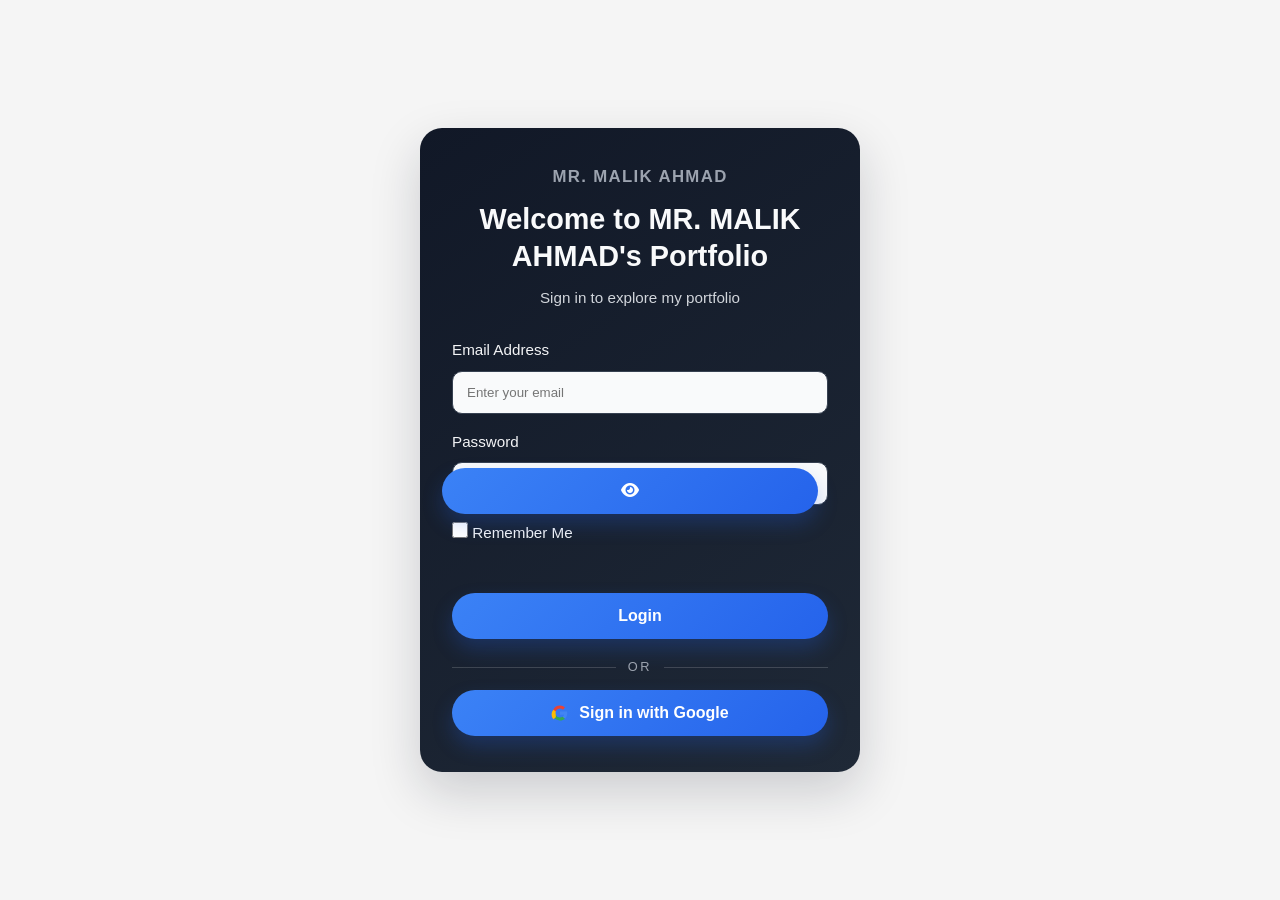
==== login.html @ b1e493dd "Initial portfolio website" ====
<!DOCTYPE html>
<html lang="en">
  <head>
    <meta charset="UTF-8" />
    <meta name="viewport" content="width=device-width, initial-scale=1.0" />
    <title>Login | MR. MALIK AHMAD Portfolio</title>
    <link rel="stylesheet" href="style.css" />
    <link
      rel="stylesheet"
      href="https://cdnjs.cloudflare.com/ajax/libs/font-awesome/6.5.1/css/all.min.css"
    />
  </head>
  <body class="login-page">
    <div class="page">
      <div class="login-card">
        <div class="brand">
          <p class="brand-name">MR. MALIK AHMAD</p>
          <h1>Welcome to MR. MALIK AHMAD's Portfolio</h1>
          <p class="subtitle">Sign in to explore my portfolio</p>
        </div>

        <form class="login-form" id="loginForm">
          <label for="email">Email Address</label>
          <input type="email" id="email" placeholder="Enter your email" />

          <label for="password">Password</label>
          <div class="password-field">
            <input type="password" id="password" placeholder="Enter your password" />
            <button type="button" class="password-toggle" id="togglePassword" aria-label="Show password">
              <i class="fa-solid fa-eye"></i>
            </button>
          </div>

          <div class="options">
            <label class="remember">
              <input type="checkbox" />
              <span>Remember Me</span>
            </label>
          </div>

          <p class="form-message" id="formMessage"></p>
          <button type="submit">Login</button>

          <div class="divider"><span>OR</span></div>
          <button type="button" class="google-btn" id="googleSignInBtn">
            <svg viewBox="0 0 24 24" aria-hidden="true">
              <path fill="#4285F4" d="M21.6 12.23c0-.78-.07-1.53-.2-2.25H12v4.26h5.38a4.6 4.6 0 0 1-2 3.02v2.5h3.24c1.9-1.75 2.98-4.33 2.98-7.53Z"></path>
              <path fill="#34A853" d="M12 22c2.7 0 4.96-.9 6.62-2.43l-3.24-2.5c-.9.6-2.04.96-3.38.96-2.6 0-4.8-1.76-5.6-4.12H3.07v2.58A10 10 0 0 0 12 22Z"></path>
              <path fill="#FBBC05" d="M6.4 13.91A6.02 6.02 0 0 1 6.4 10.1V7.52H3.07a10 10 0 0 0 0 12.78l3.33-2.58Z"></path>
              <path fill="#EA4335" d="M12 6.08c1.47 0 2.79.5 3.83 1.49l2.87-2.87A9.96 9.96 0 0 0 12 2a10 10 0 0 0-8.93 5.52l3.33 2.58C7.2 7.84 9.4 6.08 12 6.08Z"></path>
            </svg>
            Sign in with Google
          </button>
        </form>
      </div>
    </div>
    <script>
      const form = document.getElementById('loginForm');
      const emailInput = document.getElementById('email');
      const passwordInput = document.getElementById('password');
      const messageBox = document.getElementById('formMessage');
      const togglePassword = document.getElementById('togglePassword');
      const googleButton = document.getElementById('googleSignInBtn');

      togglePassword.addEventListener('click', () => {
        const isPassword = passwordInput.type === 'password';
        passwordInput.type = isPassword ? 'text' : 'password';
        togglePassword.innerHTML = isPassword
          ? '<i class="fa-solid fa-eye-slash"></i>'
          : '<i class="fa-solid fa-eye"></i>';
        togglePassword.setAttribute('aria-label', isPassword ? 'Hide password' : 'Show password');
      });

      googleButton.addEventListener('click', () => {
        messageBox.textContent = 'Google sign-in is ready for secure authentication integration.';
        messageBox.style.color = '#60a5fa';
      });

      form.addEventListener('submit', function (event) {
        event.preventDefault();

        const email = emailInput.value.trim();
        const password = passwordInput.value.trim();

        if (!email || !password) {
          messageBox.textContent = 'Please enter both your email and password.';
          messageBox.style.color = '#fbbf24';
          return;
        }

        messageBox.textContent = 'Login successful. Redirecting...';
        messageBox.style.color = '#34d399';

        setTimeout(() => {
          window.location.href = 'index.html';
        }, 600);
      });
    </script>
  </body>
</html>
---- style.css ----
* {
  box-sizing: border-box;
  margin: 0;
  padding: 0;
}

body {
  font-family: "Inter", "Segoe UI", Tahoma, Geneva, Verdana, sans-serif;
  background-color: #f5f5f5;
  color: #111827;
  line-height: 1.6;
  overflow-x: hidden;
  scroll-behavior: smooth;
  -webkit-font-smoothing: antialiased;
}

a {
  text-decoration: none;
  color: inherit;
}

img {
  display: block;
  max-width: 100%;
}

button,
a {
  transition: all 0.25s ease;
}

.back-nav {
  position: fixed;
  top: 24px;
  left: 24px;
  display: inline-flex;
  align-items: center;
  justify-content: center;
  gap: 8px;
  padding: 10px 18px;
  border-radius: 999px;
  background: linear-gradient(135deg, #111827, #1f2937);
  color: #f9fafb;
  border: 1px solid rgba(255, 255, 255, 0.12);
  box-shadow: 0 10px 22px rgba(17, 24, 39, 0.14);
  font-weight: 600;
  letter-spacing: 0.02em;
  z-index: 40;
  cursor: pointer;
}

.back-nav:hover {
  transform: translateY(-2px);
  background: linear-gradient(135deg, #1f2937, #374151);
  box-shadow: 0 14px 28px rgba(17, 24, 39, 0.2);
}

.back-nav:focus-visible {
  outline: none;
  box-shadow: 0 0 0 3px rgba(96, 165, 250, 0.3);
}

.page-nav-overlay {
  position: fixed;
  inset: 0;
  background: rgba(17, 24, 39, 0.45);
  opacity: 0;
  visibility: hidden;
  transition: opacity 0.25s ease, visibility 0.25s ease;
  z-index: 45;
}

.page-nav-overlay.open {
  opacity: 1;
  visibility: visible;
}

.page-nav-panel {
  position: fixed;
  top: 0;
  left: -320px;
  width: 280px;
  height: 100vh;
  padding: 24px 20px;
  background: linear-gradient(160deg, #111827, #1f2937);
  color: #f9fafb;
  box-shadow: 10px 0 30px rgba(0, 0, 0, 0.22);
  transition: left 0.3s ease;
  z-index: 50;
  border-right: 1px solid rgba(255, 255, 255, 0.06);
}

.page-nav-panel.open {
  left: 0;
}

.close-nav-btn {
  background: transparent;
  border: none;
  color: #f9fafb;
  font-size: 1.7rem;
  cursor: pointer;
  padding: 4px 8px;
  border-radius: 10px;
  margin-bottom: 20px;
}

.close-nav-btn:hover {
  background: rgba(255, 255, 255, 0.1);
}

.page-nav-links {
  display: flex;
  flex-direction: column;
  gap: 12px;
  margin-top: 16px;
}

.page-nav-links a {
  display: block;
  padding: 13px 14px;
  border-radius: 14px;
  color: #f9fafb;
  background: rgba(255, 255, 255, 0.05);
  box-shadow: 0 6px 16px rgba(0, 0, 0, 0.12);
}

.page-nav-links a:hover {
  background: rgba(255, 255, 255, 0.12);
  transform: translateX(4px);
  color: #dbeafe;
}

.login-page {
  min-height: 100vh;
  display: flex;
  align-items: center;
  justify-content: center;
  padding: 24px;
}

.page {
  width: 100%;
  display: flex;
  justify-content: center;
}

.login-card {
  width: 100%;
  max-width: 440px;
  background: linear-gradient(145deg, #111827, #1f2937);
  color: #f9fafb;
  border-radius: 22px;
  box-shadow: 0 20px 50px rgba(17, 24, 39, 0.18);
  padding: 36px 32px;
}

.brand {
  text-align: center;
  margin-bottom: 28px;
}

.brand-name {
  color: #9ca3af;
  text-transform: uppercase;
  letter-spacing: 0.24em;
  font-size: 0.75rem;
  margin-bottom: 10px;
}

.login-card h1 {
  color: #f9fafb;
  font-size: clamp(1.35rem, 2.4vw, 1.8rem);
  line-height: 1.3;
  margin-bottom: 10px;
}

.subtitle {
  color: #d1d5db;
  font-size: 0.95rem;
}

.login-form label {
  display: block;
  color: #f3f4f6;
  font-size: 0.95rem;
  margin-bottom: 8px;
}

.login-form input[type="email"],
.login-form input[type="password"] {
  width: 100%;
  padding: 13px 14px;
  margin-bottom: 16px;
  border: 1px solid #374151;
  border-radius: 10px;
  background-color: #f9fafb;
  color: #111827;
  outline: none;
  transition: border-color 0.2s ease, box-shadow 0.2s ease;
}

.password-field {
  position: relative;
}

.password-field input {
  padding-right: 46px;
}

.password-toggle {
  position: absolute;
  right: 10px;
  top: 50%;
  transform: translateY(-50%);
  background: transparent;
  border: none;
  color: #4b5563;
  cursor: pointer;
  font-size: 1rem;
  padding: 6px;
  border-radius: 50%;
}

.password-toggle:hover {
  background: rgba(17, 24, 39, 0.06);
  color: #111827;
}

.login-form input:focus {
  border-color: #60a5fa;
  box-shadow: 0 0 0 3px rgba(96, 165, 250, 0.2);
}

.options {
  margin-bottom: 18px;
}

.remember {
  display: flex;
  align-items: center;
  gap: 8px;
  color: #d1d5db;
  font-size: 0.95rem;
  cursor: pointer;
}

.remember input {
  width: 16px;
  height: 16px;
  accent-color: #60a5fa;
}

.login-form button {
  width: 100%;
  padding: 14px;
  border: none;
  border-radius: 999px;
  background: linear-gradient(135deg, #3b82f6, #2563eb);
  color: white;
  font-size: 1rem;
  font-weight: 600;
  cursor: pointer;
  transition: transform 0.2s ease, box-shadow 0.2s ease, background 0.2s ease;
  box-shadow: 0 10px 20px rgba(37, 100, 235, 0.25);
}

.login-form button:hover {
  transform: translateY(-2px);
  box-shadow: 0 12px 24px rgba(37, 100, 235, 0.35);
  background: linear-gradient(135deg, #4f8ff7, #1d4ed8);
}

.form-message {
  min-height: 1.2em;
  margin-bottom: 12px;
  font-size: 0.95rem;
}

.divider {
  display: flex;
  align-items: center;
  text-align: center;
  color: #9ca3af;
  margin: 18px 0 12px;
}

.divider::before,
.divider::after {
  content: "";
  flex: 1;
  border-bottom: 1px solid rgba(255, 255, 255, 0.16);
}

.divider span {
  padding: 0 12px;
  font-size: 0.8rem;
  text-transform: uppercase;
  letter-spacing: 0.2em;
}

.google-btn {
  display: inline-flex;
  align-items: center;
  justify-content: center;
  gap: 10px;
  width: 100%;
  padding: 13px 14px;
  border: 1px solid rgba(255, 255, 255, 0.14);
  border-radius: 999px;
  background: #ffffff;
  color: #111827;
  font-weight: 600;
  cursor: pointer;
  box-shadow: 0 8px 20px rgba(17, 24, 39, 0.12);
}

.google-btn:hover {
  transform: translateY(-2px);
  box-shadow: 0 10px 24px rgba(17, 24, 39, 0.16);
}

.google-btn svg {
  width: 18px;
  height: 18px;
}

.home-page {
  padding: 24px;
  min-height: 100vh;
}

.page-loader {
  position: fixed;
  inset: 0;
  background: linear-gradient(135deg, #111827, #1f2937);
  display: flex;
  align-items: center;
  justify-content: center;
  z-index: 2000;
  transition: opacity 0.6s ease, visibility 0.6s ease;
}

.page-loader.fade-out {
  opacity: 0;
  visibility: hidden;
}

.page-loader.is-hidden {
  display: none;
}

.loader-content {
  text-align: center;
}

.loader-bar {
  width: 180px;
  height: 2px;
  background: rgba(255, 255, 255, 0.2);
  overflow: hidden;
  border-radius: 999px;
  margin: 0 auto 16px;
}

.loader-bar::before {
  content: "";
  display: block;
  width: 40%;
  height: 100%;
  background: #d1d5db;
  animation: loaderPulse 1.2s ease-in-out infinite;
}

.loader-content p {
  color: #f9fafb;
  font-size: 1rem;
  letter-spacing: 0.2em;
  text-transform: uppercase;
}

@keyframes loaderPulse {
  0% {
    transform: translateX(-100%);
  }
  100% {
    transform: translateX(250%);
  }
}

.site-wrapper {
  max-width: 1200px;
  margin: 0 auto;
  padding: 0 4px;
}

.topbar {
  background: #111827;
  color: #f9fafb;
  display: flex;
  align-items: center;
  justify-content: space-between;
  padding: 16px 24px;
  border-radius: 18px;
  box-shadow: 0 14px 35px rgba(17, 24, 39, 0.16);
  border: 1px solid rgba(255, 255, 255, 0.06);
}

.menu-btn,
.close-btn {
  background: transparent;
  border: none;
  color: #f9fafb;
  font-size: 1.6rem;
  cursor: pointer;
  padding: 6px 10px;
  border-radius: 10px;
}

.menu-btn:hover,
.close-btn:hover {
  background: rgba(255, 255, 255, 0.1);
}

.side-menu {
  position: fixed;
  top: 0;
  left: -320px;
  width: 280px;
  height: 100vh;
  background: linear-gradient(160deg, #111827, #1f2937);
  color: #f9fafb;
  padding: 24px 20px;
  box-shadow: 10px 0 30px rgba(0, 0, 0, 0.22);
  transition: left 0.3s ease;
  z-index: 1000;
  border-right: 1px solid rgba(255, 255, 255, 0.06);
}

.side-menu.open {
  left: 0;
}

.side-nav {
  display: flex;
  flex-direction: column;
  gap: 12px;
  margin-top: 36px;
}

.side-nav a {
  display: block;
  padding: 13px 14px;
  border-radius: 14px;
  color: #f9fafb;
  background: rgba(255, 255, 255, 0.05);
  box-shadow: 0 6px 16px rgba(0, 0, 0, 0.12);
  transition: background 0.2s ease, transform 0.2s ease, color 0.2s ease, box-shadow 0.2s ease;
}

.side-nav a:hover {
  background: rgba(255, 255, 255, 0.12);
  transform: translateX(4px);
  color: #dbeafe;
  box-shadow: 0 10px 20px rgba(0, 0, 0, 0.16);
}

.side-nav a.active {
  background: rgba(255, 255, 255, 0.14);
  color: #f9fafb;
  box-shadow: inset 0 0 0 1px rgba(255, 255, 255, 0.12), 0 8px 18px rgba(0, 0, 0, 0.16);
}

.brand-name {
  font-size: 1.05rem;
  font-weight: 700;
  letter-spacing: 0.08em;
  animation: brandSlideFade 1.8s ease-in-out infinite alternate;
}

@keyframes brandSlideFade {
  0% {
    transform: translateX(-8px);
    opacity: 0.8;
  }
  100% {
    transform: translateX(8px);
    opacity: 1;
  }
}

.content {
  margin-top: 24px;
  display: grid;
  gap: 24px;
}

.hero-card,
.connect-card {
  background: #ffffff;
  border-radius: 22px;
  box-shadow: 0 16px 40px rgba(17, 24, 39, 0.08);
  padding: 32px;
  border: 1px solid #eceef2;
}

.hero-card:hover,
.connect-card:hover,
.about-card:hover,
.focus-card:hover,
.journey-card:hover,
.skills-card:hover,
.projects-card:hover,
.skill-card:hover,
.project-card:hover,
.timeline-content:hover {
  transform: translateY(-3px);
  box-shadow: 0 18px 44px rgba(17, 24, 39, 0.12);
}

.eyebrow {
  display: inline-block;
  font-size: 0.8rem;
  letter-spacing: 0.24em;
  text-transform: uppercase;
  color: #4b5563;
  margin-bottom: 12px;
}

.hero-card h1 {
  font-size: clamp(1.8rem, 3vw, 2.8rem);
  line-height: 1.2;
  margin-bottom: 12px;
  color: #111827;
  letter-spacing: -0.02em;
}

.hero-subtitle {
  font-size: 1.05rem;
  font-weight: 600;
  color: #2563eb;
  margin-bottom: 16px;
}

.hero-text {
  color: #4b5563;
  max-width: 760px;
  font-size: 1rem;
}

.connect-content {
  display: grid;
  grid-template-columns: 1.3fr 0.7fr;
  gap: 24px;
  align-items: center;
}

.connect-text {
  display: flex;
  flex-direction: column;
}

.connect-text h2 {
  font-size: 1.7rem;
  margin-bottom: 12px;
  color: #111827;
}

.connect-text p {
  color: #4b5563;
  margin-bottom: 18px;
}

.contact-list {
  display: grid;
  gap: 10px;
  margin-bottom: 18px;
}

.contact-item {
  display: flex;
  align-items: center;
  gap: 10px;
  color: #111827;
}

.contact-item i {
  color: #2563eb;
}

.social-links {
  display: flex;
  justify-content: center;
  align-items: center;
  flex-wrap: wrap;
  gap: 16px;
  margin-top: 8px;
}

.social-links a {
  display: inline-flex;
  align-items: center;
  justify-content: center;
  width: 46px;
  height: 46px;
  border-radius: 50%;
  background: #f3f4f6;
  color: #111827;
  transition: transform 0.2s ease, background 0.2s ease, color 0.2s ease, box-shadow 0.2s ease;
  box-shadow: 0 6px 16px rgba(17, 24, 39, 0.06);
}

.social-links a:hover {
  transform: translateY(-3px);
  background: #2563eb;
  color: #ffffff;
  box-shadow: 0 10px 24px rgba(37, 99, 235, 0.2);
}

.profile-wrapper {
  display: flex;
  justify-content: center;
}

.profile-wrapper img {
  width: min(100%, 240px);
  height: 240px;
  object-fit: cover;
  border-radius: 50%;
  border: 6px solid #e5e7eb;
  box-shadow: 0 16px 34px rgba(17, 24, 39, 0.14);
  display: block;
  margin: 0 auto;
}

.footer {
  margin-top: 24px;
  text-align: center;
  padding: 24px 10px 10px;
  color: #4b5563;
  font-size: 0.95rem;
}

.footer p + p {
  margin-top: 6px;
}

@media (max-width: 900px) {
  .connect-content {
    grid-template-columns: 1fr;
  }

  .profile-wrapper {
    order: -1;
  }
}

@media (max-width: 768px) {
  .home-page {
    padding: 18px;
  }

  .site-wrapper {
    padding: 0 2px;
  }

  .hero-card,
  .connect-card,
  .about-card,
  .focus-card,
  .journey-card,
  .skills-card,
  .projects-card {
    padding: 24px;
  }

  .skills-grid,
  .projects-grid {
    grid-template-columns: 1fr 1fr;
  }
}

@media (max-width: 600px) {
  .home-page {
    padding: 16px;
  }

  .site-wrapper {
    padding: 0;
  }

  .hero-card,
  .connect-card,
  .about-card,
  .focus-card,
  .journey-card,
  .skills-card,
  .projects-card {
    padding: 22px;
  }

  .topbar {
    padding: 14px 18px;
  }

  .login-card {
    padding: 28px 22px;
    border-radius: 16px;
  }

  .side-menu {
    width: 100%;
    left: -100%;
  }

  .skills-grid,
  .projects-grid {
    grid-template-columns: 1fr;
  }
}

.about-page {
  min-height: 100vh;
  display: flex;
  flex-direction: column;
  align-items: center;
  justify-content: center;
  padding: 80px 24px 24px;
}

.about-wrapper {
  width: 100%;
  max-width: 900px;
  display: grid;
  gap: 24px;
}

.about-card,
.focus-card {
  background: #ffffff;
  border-radius: 22px;
  box-shadow: 0 16px 40px rgba(17, 24, 39, 0.08);
  padding: 32px;
  border: 1px solid #eceef2;
}

.about-card h1 {
  font-size: 2rem;
  color: #111827;
  margin-bottom: 10px;
}

.about-card h2 {
  font-size: 1.2rem;
  color: #2563eb;
  margin-bottom: 16px;
}

.about-card p {
  color: #4b5563;
  font-size: 1rem;
}

.focus-card h3 {
  font-size: 1.35rem;
  color: #111827;
  margin-bottom: 16px;
}

.focus-list {
  display: flex;
  flex-wrap: wrap;
  gap: 12px;
}

.focus-list span {
  background: #f3f4f6;
  color: #111827;
  padding: 10px 14px;
  border-radius: 999px;
  transition: transform 0.2s ease, background 0.2s ease, color 0.2s ease;
}

.focus-list span:hover {
  transform: translateY(-2px);
  background: #2563eb;
  color: #ffffff;
}

@media (max-width: 600px) {
  .about-card,
  .focus-card {
    padding: 24px;
  }

  .back-nav {
    top: 16px;
    left: 16px;
    padding: 9px 16px;
    font-size: 0.95rem;
  }

  .page-nav-panel {
    width: 100%;
    left: -100%;
  }
}

.journey-page {
  min-height: 100vh;
  display: flex;
  flex-direction: column;
  align-items: center;
  justify-content: center;
  padding: 80px 24px 24px;
}

.journey-wrapper {
  width: 100%;
  max-width: 900px;
}

.journey-card {
  background: #ffffff;
  border-radius: 22px;
  box-shadow: 0 16px 40px rgba(17, 24, 39, 0.08);
  padding: 32px;
  border: 1px solid #eceef2;
}

.journey-card h1 {
  font-size: 2rem;
  color: #111827;
  margin-bottom: 24px;
}

.timeline {
  position: relative;
  margin-left: 12px;
  padding-left: 20px;
  border-left: 2px solid #d1d5db;
}

.timeline-item {
  position: relative;
  margin-bottom: 20px;
}

.timeline-dot {
  position: absolute;
  left: -28px;
  top: 8px;
  width: 14px;
  height: 14px;
  border-radius: 50%;
  background: #2563eb;
  box-shadow: 0 0 0 4px #dbeafe;
}

.timeline-content {
  background: #f9fafb;
  border: 1px solid #e5e7eb;
  border-radius: 16px;
  padding: 16px 18px;
  transition: transform 0.2s ease, box-shadow 0.2s ease;
}

.timeline-content h3 {
  font-size: 1rem;
  color: #111827;
  margin-bottom: 6px;
}

.timeline-content p {
  color: #4b5563;
}

@media (max-width: 600px) {
  .journey-card {
    padding: 24px;
  }

  .timeline {
    margin-left: 4px;
  }
}

.skills-page {
  min-height: 100vh;
  display: flex;
  flex-direction: column;
  align-items: center;
  justify-content: center;
  padding: 80px 24px 24px;
}

.skills-wrapper {
  width: 100%;
  max-width: 1000px;
}

.skills-card {
  background: #ffffff;
  border-radius: 22px;
  box-shadow: 0 16px 40px rgba(17, 24, 39, 0.08);
  padding: 32px;
  border: 1px solid #eceef2;
}

.skills-card h1 {
  font-size: 2rem;
  color: #111827;
  margin-bottom: 24px;
}

.skills-grid {
  display: grid;
  grid-template-columns: repeat(3, minmax(0, 1fr));
  gap: 20px;
}

.skill-card {
  background: #f9fafb;
  border: 1px solid #e5e7eb;
  border-radius: 16px;
  padding: 20px;
  transition: transform 0.2s ease, box-shadow 0.2s ease;
}

.skill-card h3 {
  font-size: 1.05rem;
  color: #111827;
  margin-bottom: 8px;
}

.skill-card p {
  color: #4b5563;
  font-size: 0.95rem;
}

@media (max-width: 800px) {
  .skills-grid {
    grid-template-columns: repeat(2, minmax(0, 1fr));
  }
}

@media (max-width: 600px) {
  .skills-card {
    padding: 24px;
  }

  .skills-grid {
    grid-template-columns: 1fr;
  }
}

.projects-page {
  min-height: 100vh;
  display: flex;
  flex-direction: column;
  align-items: center;
  justify-content: center;
  padding: 80px 24px 24px;
}

.projects-wrapper {
  width: 100%;
  max-width: 1100px;
}

.projects-card {
  background: #ffffff;
  border-radius: 22px;
  box-shadow: 0 16px 40px rgba(17, 24, 39, 0.08);
  padding: 32px;
  border: 1px solid #eceef2;
}

.projects-card h1 {
  font-size: 2rem;
  color: #111827;
  margin-bottom: 8px;
}

.projects-subtitle {
  color: #2563eb;
  font-weight: 600;
  margin-bottom: 24px;
}

.projects-grid {
  display: grid;
  grid-template-columns: repeat(3, minmax(0, 1fr));
  gap: 20px;
}

.project-card {
  background: #f9fafb;
  border: 1px solid #e5e7eb;
  border-radius: 16px;
  padding: 20px;
  transition: transform 0.2s ease, box-shadow 0.2s ease;
}

.project-card h3 {
  font-size: 1.08rem;
  color: #111827;
  margin-bottom: 8px;
}

.project-card p {
  color: #4b5563;
  font-size: 0.95rem;
}

@media (max-width: 800px) {
  .projects-grid {
    grid-template-columns: repeat(2, minmax(0, 1fr));
  }
}

@media (max-width: 600px) {
  .projects-card {
    padding: 24px;
  }

  .projects-grid {
    grid-template-columns: 1fr;
  }
}
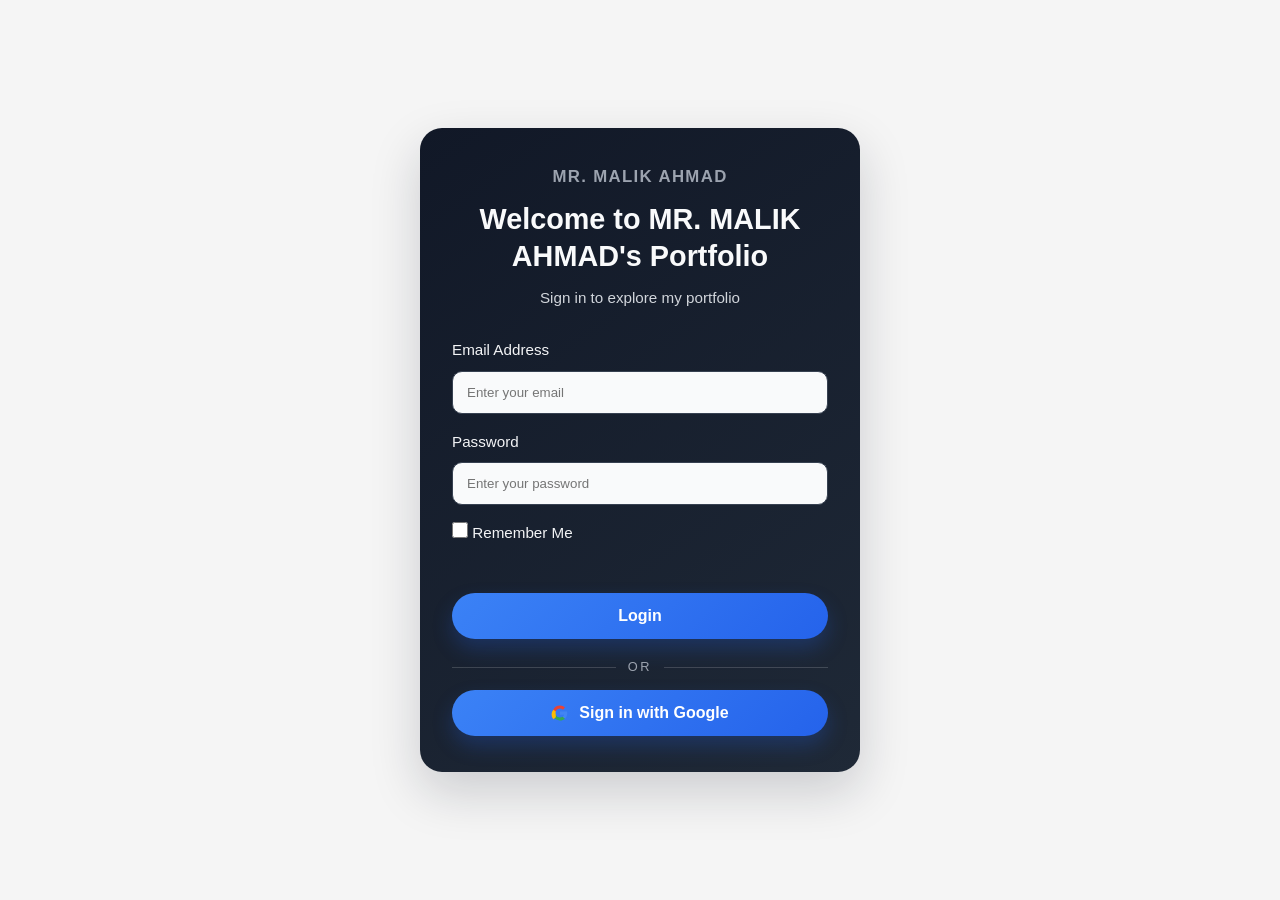
==== commit 9031de64: "Update profile picture" ====
--- a/login.html
+++ b/login.html
@@ -24,12 +24,7 @@
           <input type="email" id="email" placeholder="Enter your email" />
 
           <label for="password">Password</label>
-          <div class="password-field">
-            <input type="password" id="password" placeholder="Enter your password" />
-            <button type="button" class="password-toggle" id="togglePassword" aria-label="Show password">
-              <i class="fa-solid fa-eye"></i>
-            </button>
-          </div>
+          <input type="password" id="password" placeholder="Enter your password" />
 
           <div class="options">
             <label class="remember">
@@ -54,47 +49,6 @@
         </form>
       </div>
     </div>
-    <script>
-      const form = document.getElementById('loginForm');
-      const emailInput = document.getElementById('email');
-      const passwordInput = document.getElementById('password');
-      const messageBox = document.getElementById('formMessage');
-      const togglePassword = document.getElementById('togglePassword');
-      const googleButton = document.getElementById('googleSignInBtn');
-
-      togglePassword.addEventListener('click', () => {
-        const isPassword = passwordInput.type === 'password';
-        passwordInput.type = isPassword ? 'text' : 'password';
-        togglePassword.innerHTML = isPassword
-          ? '<i class="fa-solid fa-eye-slash"></i>'
-          : '<i class="fa-solid fa-eye"></i>';
-        togglePassword.setAttribute('aria-label', isPassword ? 'Hide password' : 'Show password');
-      });
-
-      googleButton.addEventListener('click', () => {
-        messageBox.textContent = 'Google sign-in is ready for secure authentication integration.';
-        messageBox.style.color = '#60a5fa';
-      });
-
-      form.addEventListener('submit', function (event) {
-        event.preventDefault();
-
-        const email = emailInput.value.trim();
-        const password = passwordInput.value.trim();
-
-        if (!email || !password) {
-          messageBox.textContent = 'Please enter both your email and password.';
-          messageBox.style.color = '#fbbf24';
-          return;
-        }
-
-        messageBox.textContent = 'Login successful. Redirecting...';
-        messageBox.style.color = '#34d399';
-
-        setTimeout(() => {
-          window.location.href = 'index.html';
-        }, 600);
-      });
-    </script>
+    <script src="script.js"></script>
   </body>
 </html>
--- a/style.css
+++ b/style.css
@@ -198,33 +198,6 @@
   color: #111827;
   outline: none;
   transition: border-color 0.2s ease, box-shadow 0.2s ease;
-}
-
-.password-field {
-  position: relative;
-}
-
-.password-field input {
-  padding-right: 46px;
-}
-
-.password-toggle {
-  position: absolute;
-  right: 10px;
-  top: 50%;
-  transform: translateY(-50%);
-  background: transparent;
-  border: none;
-  color: #4b5563;
-  cursor: pointer;
-  font-size: 1rem;
-  padding: 6px;
-  border-radius: 50%;
-}
-
-.password-toggle:hover {
-  background: rgba(17, 24, 39, 0.06);
-  color: #111827;
 }
 
 .login-form input:focus {
